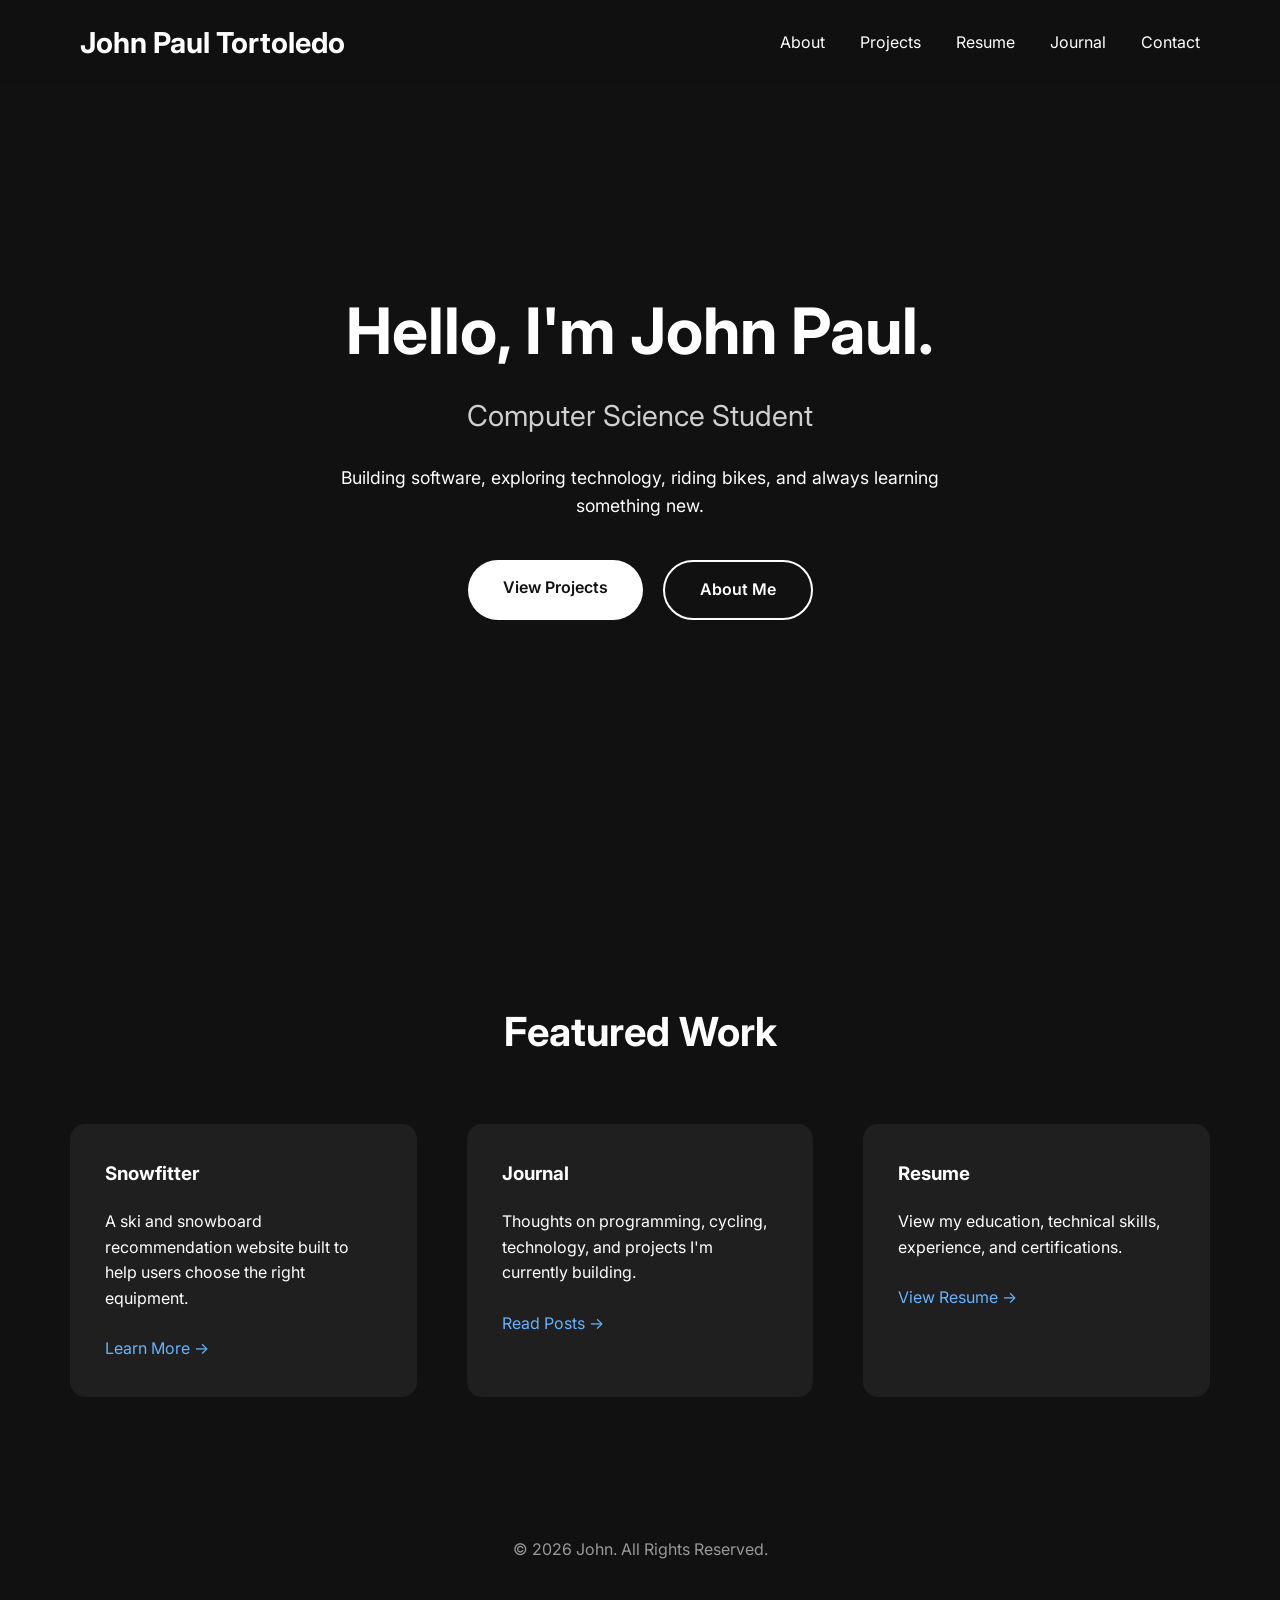
==== public/index.html @ de6f866a "I have added something a little bit more challenging for this project. So far I have thought outside" ====
<!DOCTYPE html>
<html lang="en">
<head>
    <meta charset="UTF-8">
    <meta name="viewport" content="width=device-width, initial-scale=1.0">
    <title>John Paul Tortoledo| Portfolio</title>

    <link rel="stylesheet" href="css/style.css">
</head>
<body>

    <!-- =========================
         Navigation Bar
    ========================== -->
    <header>
        <nav class="navbar">
            <h1 class="logo">John Paul Tortoledo</h1>

            <ul class="nav-links">
                <li><a href="about.html">About</a></li>
                <li><a href="projects.html">Projects</a></li>
                <li><a href="resume.html">Resume</a></li>
                <li><a href="journal.html">Journal</a></li>
                <li><a href="contact.html">Contact</a></li>
            </ul>
        </nav>
    </header>

    <!-- =========================
         Hero Section
    ========================== -->
    <main>

        <section class="hero">

            <!-- Background image -->
            <div class="hero-image"></div>

            <!-- Hero text -->
            <div class="hero-content">

                <h2>Hello, I'm John Paul.</h2>

                <h3>Computer Science Student</h3>

                <p>
                    Building software, exploring technology,
                    riding bikes, and always learning something new.
                </p>

                <div class="hero-buttons">
                    <a href="projects.html" class="btn">View Projects</a>
                    <a href="about.html" class="btn secondary">About Me</a>
                </div>

            </div>

        </section>

        <!-- Featured Section -->
        <section class="featured">

            <h2>Featured Work</h2>

            <div class="cards">

                <article class="card">
                    <h3>Snowfitter</h3>

                    <p>
                        A ski and snowboard recommendation website built
                        to help users choose the right equipment.
                    </p>

                    <a href="projects.html">Learn More →</a>
                </article>

                <article class="card">
                    <h3>Journal</h3>

                    <p>
                        Thoughts on programming, cycling,
                        technology, and projects I'm currently building.
                    </p>

                    <a href="journal.html">Read Posts →</a>
                </article>

                <article class="card">
                    <h3>Resume</h3>

                    <p>
                        View my education, technical skills,
                        experience, and certifications.
                    </p>

                    <a href="resume.html">View Resume →</a>
                </article>

            </div>

        </section>

    </main>

    <!-- =========================
         Footer
    ========================== -->
    <footer>

        <p>© 2026 John. All Rights Reserved.</p>

    </footer>

    <script src="js/script.js"></script>

</body>
</html>
---- public/css/style.css ----
/* ==========================
   Google Font
========================== */
@import url('https://fonts.googleapis.com/css2?family=Inter:wght@300;400;600;700&display=swap');

/* ==========================
   Reset
========================== */

*{
    margin:0;
    padding:0;
    box-sizing:border-box;
}

html{
    scroll-behavior:smooth;
}

body{
    font-family:'Inter', sans-serif;
    background:#111;
    color:white;
    line-height:1.6;
}

/* ==========================
   Navigation
========================== */

header{
    position:fixed;
    top:0;
    width:100%;
    z-index:1000;

    background:rgba(17,17,17,.75);
    backdrop-filter:blur(10px);
}

.navbar{
    max-width:1200px;
    margin:auto;

    display:flex;
    justify-content:space-between;
    align-items:center;

    padding:20px 40px;
}

.logo{
    font-size:1.8rem;
    font-weight:700;
}

.nav-links{
    list-style:none;
    display:flex;
    gap:35px;
}

.nav-links a{
    color:white;
    text-decoration:none;
    transition:.3s;
}

.nav-links a:hover{
    color:#66b3ff;
}

/* ==========================
   Hero
========================== */

.hero{
    position:relative;
    height:100vh;

    display:flex;
    justify-content:center;
    align-items:center;
    text-align:center;

    overflow:hidden;
}

.hero-image{

    position:absolute;

    width:100%;
    height:100%;

    background-image:url("../images/hero.jpg");
    background-size:cover;
    background-position:center;

    filter:brightness(40%);
}

.hero-content{

    position:relative;
    z-index:2;

    max-width:700px;

    padding:20px;
}

.hero-content h2{

    font-size:4rem;
    margin-bottom:10px;
}

.hero-content h3{

    font-size:1.8rem;
    font-weight:400;
    color:#cfcfcf;

    margin-bottom:25px;
}

.hero-content p{

    font-size:1.1rem;

    margin-bottom:40px;
}

/* ==========================
   Buttons
========================== */

.hero-buttons{

    display:flex;
    justify-content:center;
    gap:20px;

    flex-wrap:wrap;
}

.btn{

    padding:15px 35px;

    border-radius:30px;

    text-decoration:none;

    background:white;
    color:#111;

    font-weight:600;

    transition:.3s;
}

.btn:hover{

    transform:translateY(-3px);
}

.secondary{

    background:transparent;
    border:2px solid white;
    color:white;
}

.secondary:hover{

    background:white;
    color:#111;
}

/* ==========================
   Featured
========================== */

.featured{

    max-width:1200px;

    margin:auto;

    padding:100px 30px;
}

.featured h2{

    text-align:center;
    margin-bottom:60px;

    font-size:2.5rem;
}

.cards{

    display:grid;

    grid-template-columns:repeat(auto-fit,minmax(300px,1fr));

    gap:50px;
}

.card{

    background:#1f1f1f;

    padding:35px;

    border-radius:15px;

    transition:.3s;
}

.card:hover{

    transform:translateY(-8px);
}

.card h3{

    margin-bottom:20px;
}

.card p{

    margin-bottom:25px;
}

.card a{

    color:#66b3ff;
    text-decoration:none;
}

/* ==========================
   Footer
========================== */

footer{

    text-align:center;

    padding:40px;

    color:#999;
}

/* ==========================
   Mobile
========================== */

@media(max-width:768px){

    .navbar{

        flex-direction:column;
        gap:20px;
    }

    .nav-links{

        flex-wrap:wrap;
        justify-content:center;
        gap:20px;
    }

    .hero-content h2{

        font-size:2.8rem;
    }

    .hero-content h3{

        font-size:1.3rem;
    }
}

/* ABOUT PAGE */

.about{

    max-width:900px;

    margin:150px auto 100px;

    text-align:center;

    padding:20px;
}

.profile-pic{

    width:220px;

    height:220px;

    border-radius:50%;

    object-fit:cover;

    margin:40px 0;
}

.about p{

    margin-top:25px;

    font-size:1.1rem;
}

.interests,
.skills {

    max-width:1200px;

    margin:0 auto;

    padding:100px 30px;
}

.interests h2,
.skills h2{

    text-align:center;

    margin-bottom:40px;
}

.interests .cards {
    margin-bottom:80px;
}

/* =====================
   Gallery Modal
===================== */

.modal{

    display:none;

    position:fixed;

    z-index:9999;

    left:0;
    top:0;

    width:100%;
    height:100%;

    background:rgba(0,0,0,.9);

    justify-content:center;
    align-items:center;
    flex-direction:column;
}

.modal img{

    width:80%;
    max-width:900px;

    border-radius:10px;
}

.modal p{

    margin-top:20px;

    font-size:20px;
}

.close{

    position:absolute;

    top:30px;
    right:40px;

    font-size:45px;

    cursor:pointer;
}

.prev,
.next{

    position:absolute;

    top:50%;

    transform:translateY(-50%);

    font-size:50px;

    cursor:pointer;

    background:none;

    color:white;

    border:none;
}

.prev{

    left:40px;
}

.next{

    right:40px;
}

.flip-card {

    background:transparent;

    width:100%;
    height:300px;

    perspective:1000px;

}


.flip-card-inner {

    position:relative;

    width:100%;
    height:100%;

    transition:transform .7s;

    transform-style:preserve-3d;

}


.flip-card:hover .flip-card-inner {

    transform:rotateY(180deg);

}


.flip-card-front,
.flip-card-back {

    position:absolute;

    width:100%;
    height:100%;

    backface-visibility:hidden;

    background:#1f1f1f;

    border-radius:15px;

    padding:35px;

    display:flex;

    flex-direction:column;

    justify-content:center;

    align-items:center;

}


.flip-card-back {

    transform:rotateY(180deg);

}

/* ==========================
   CONTACT PAGE
========================== */

.contact-section{

    max-width:1000px;

    margin:160px auto;

    padding:20px;

    text-align:center;

}

.contact-section h1{

    font-size:3rem;

    margin-bottom:20px;

}

.contact-intro{

    color:#cfcfcf;

    font-size:1.15rem;

    margin-bottom:60px;

}

.contact-cards{

    display:grid;

    grid-template-columns:repeat(auto-fit,minmax(250px,1fr));

    gap:30px;

}

.contact-card{

    background:#1f1f1f;

    border-radius:18px;

    padding:40px 25px;

    text-decoration:none;

    color:white;

    transition:.35s;

}

.contact-card:hover{

    transform:translateY(-10px);

    box-shadow:0 15px 35px rgba(0,0,0,.35);

    border:1px solid #66b3ff;

}

.icon{

    font-size:3rem;

    margin-bottom:20px;

}

.contact-card h2{

    margin-bottom:15px;

}

.contact-card p{

    color:#bbbbbb;

}
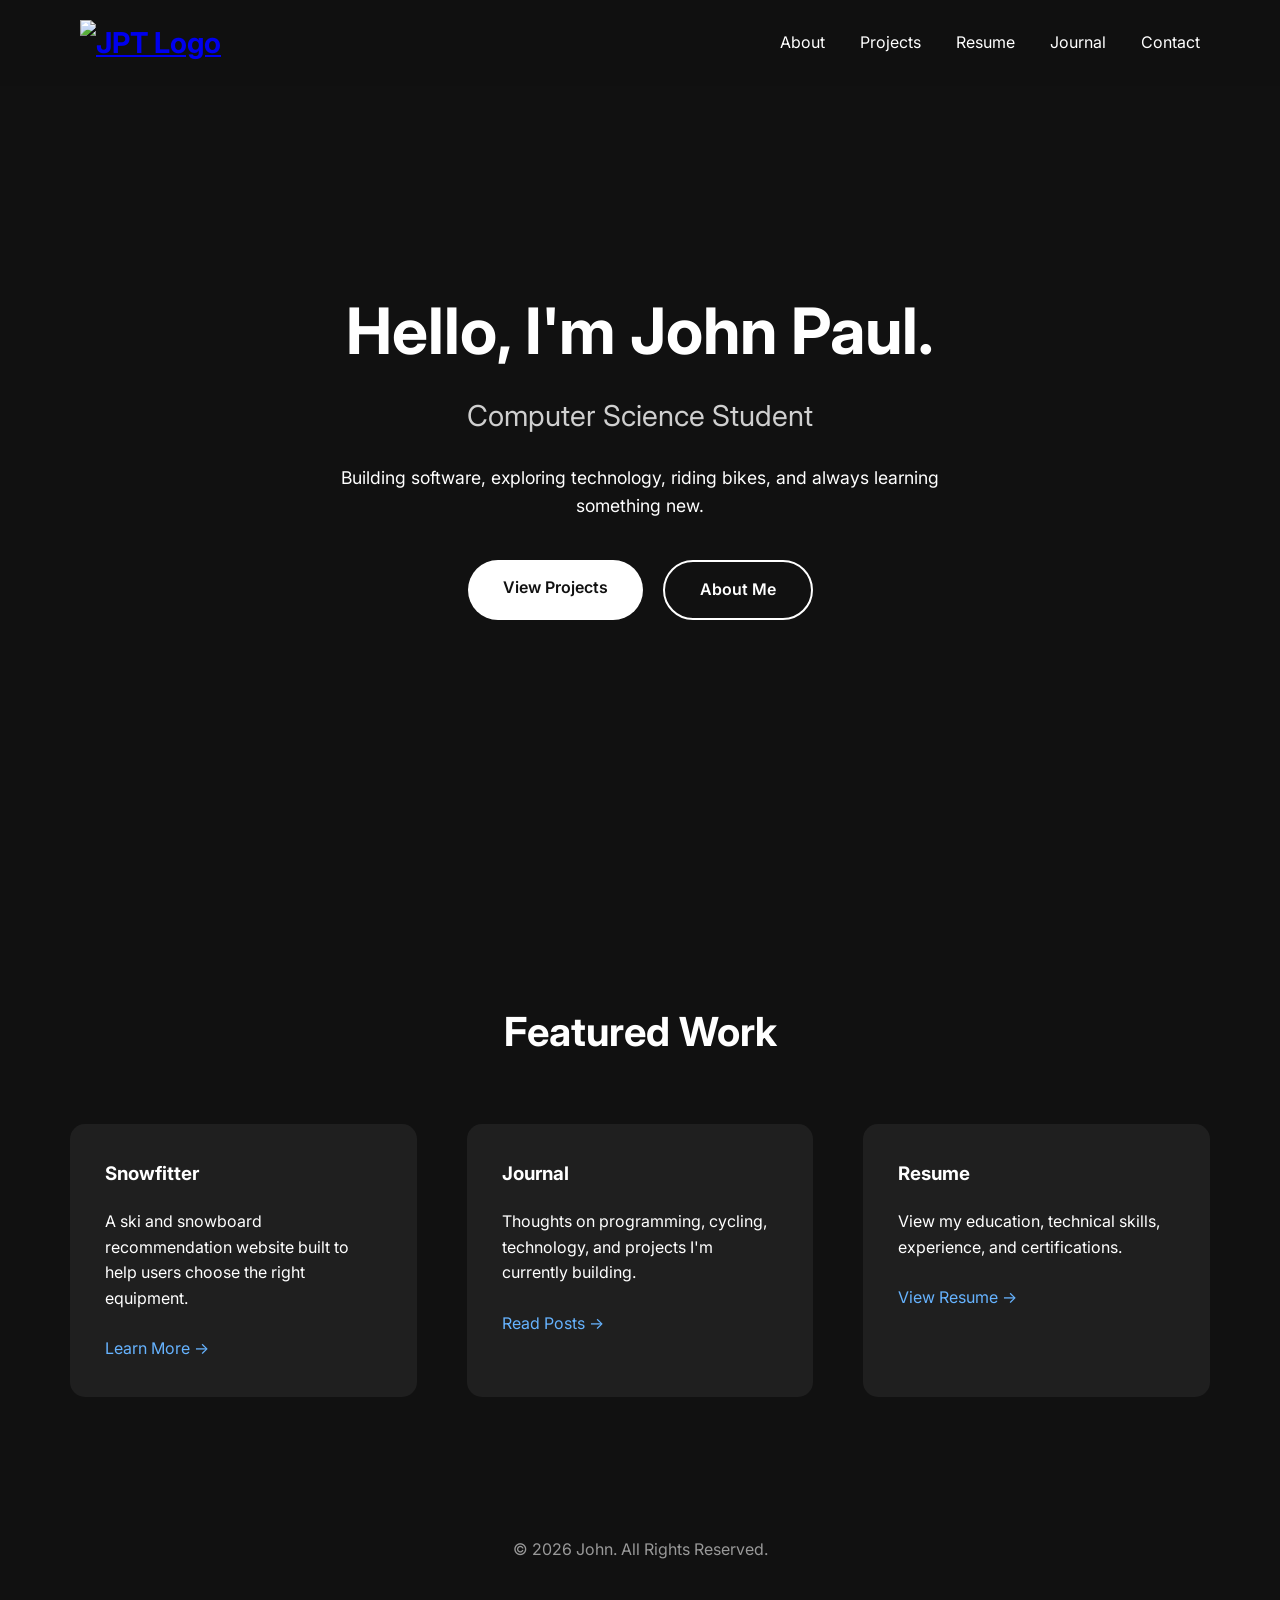
==== commit 02f4e661: "I have created a logo using chatgpt that is a little more unique than my full name. The logo isnt re" ====
--- a/public/index.html
+++ b/public/index.html
@@ -14,7 +14,11 @@
     ========================== -->
     <header>
         <nav class="navbar">
-            <h1 class="logo">John Paul Tortoledo</h1>
+            <h1 class="logo">
+                <a href="index.html">
+                    <img src="images/profile/logo.png" alt="JPT Logo">
+                </a>
+            </h1>
 
             <ul class="nav-links">
                 <li><a href="about.html">About</a></li>
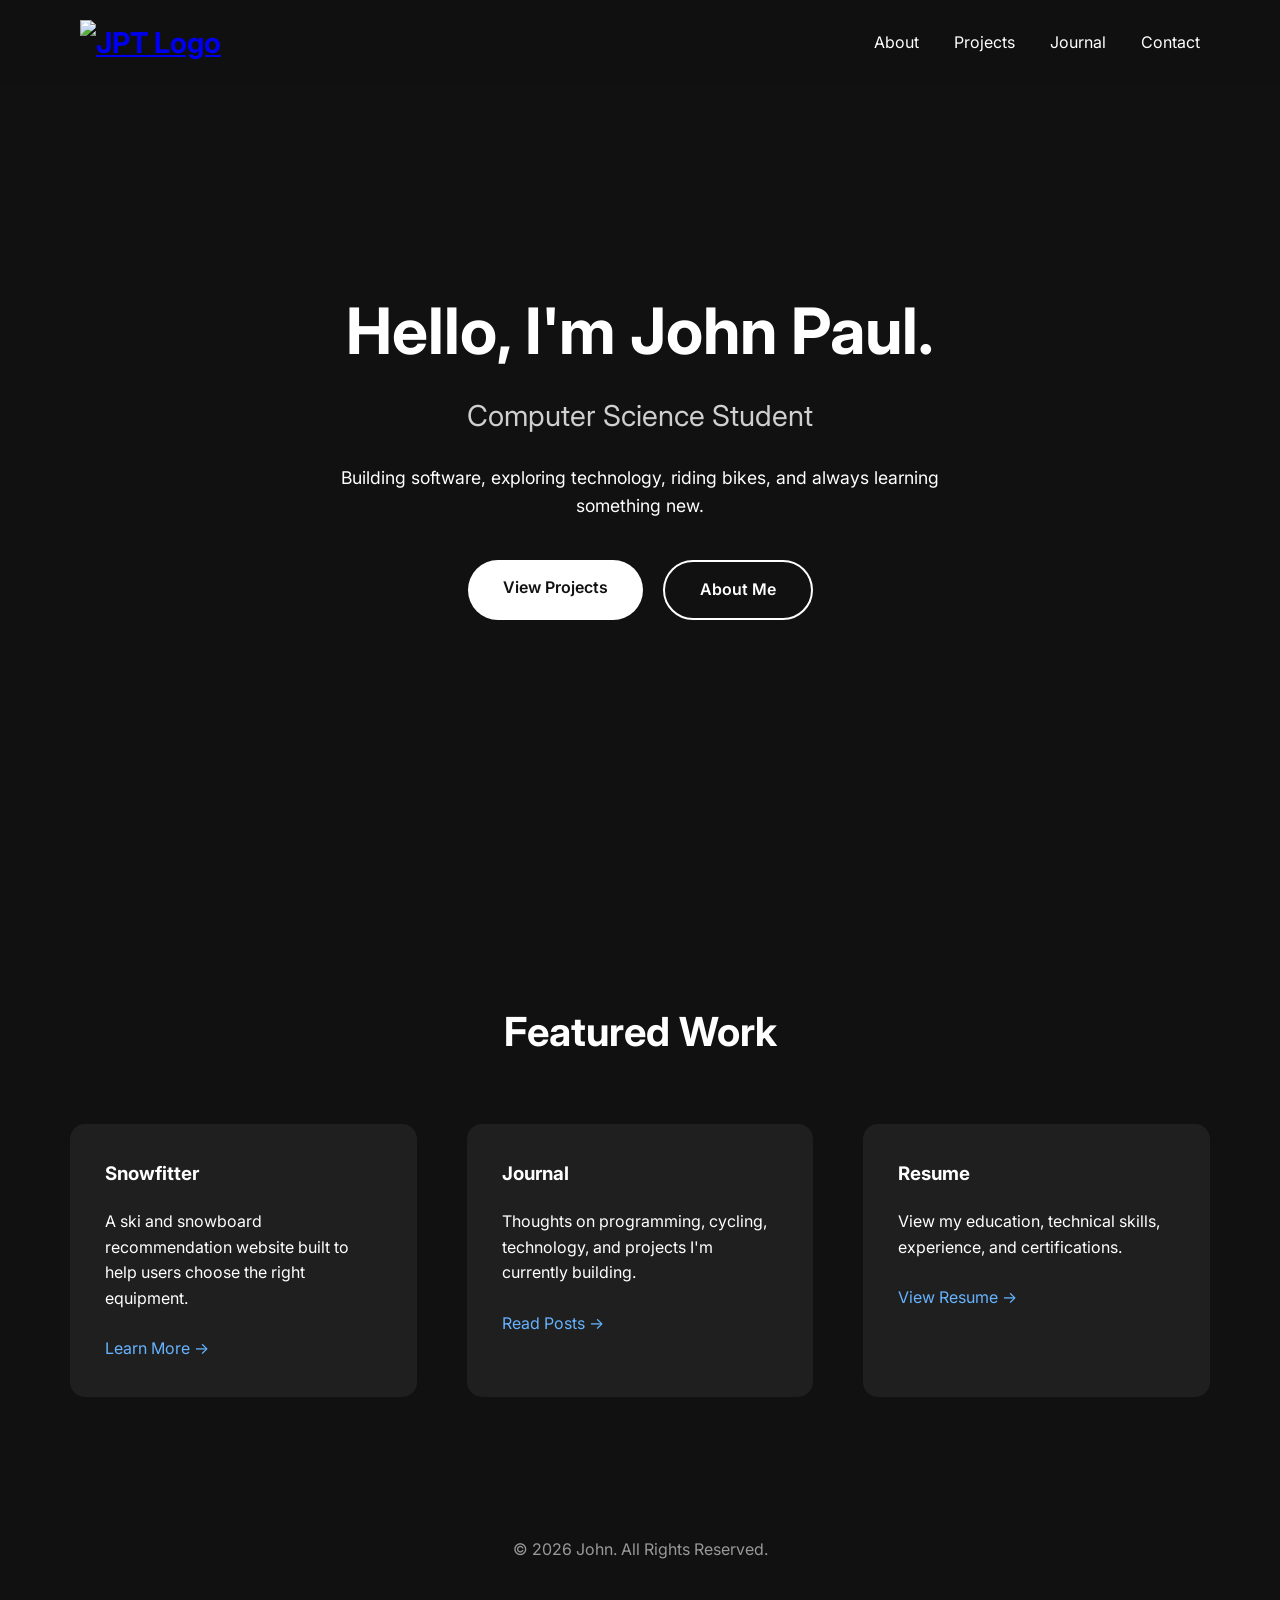
==== commit bd52127a: "I have removed resume from my files, and website as its something I do not want easily reached. If a" ====
--- a/public/index.html
+++ b/public/index.html
@@ -23,7 +23,6 @@
             <ul class="nav-links">
                 <li><a href="about.html">About</a></li>
                 <li><a href="projects.html">Projects</a></li>
-                <li><a href="resume.html">Resume</a></li>
                 <li><a href="journal.html">Journal</a></li>
                 <li><a href="contact.html">Contact</a></li>
             </ul>
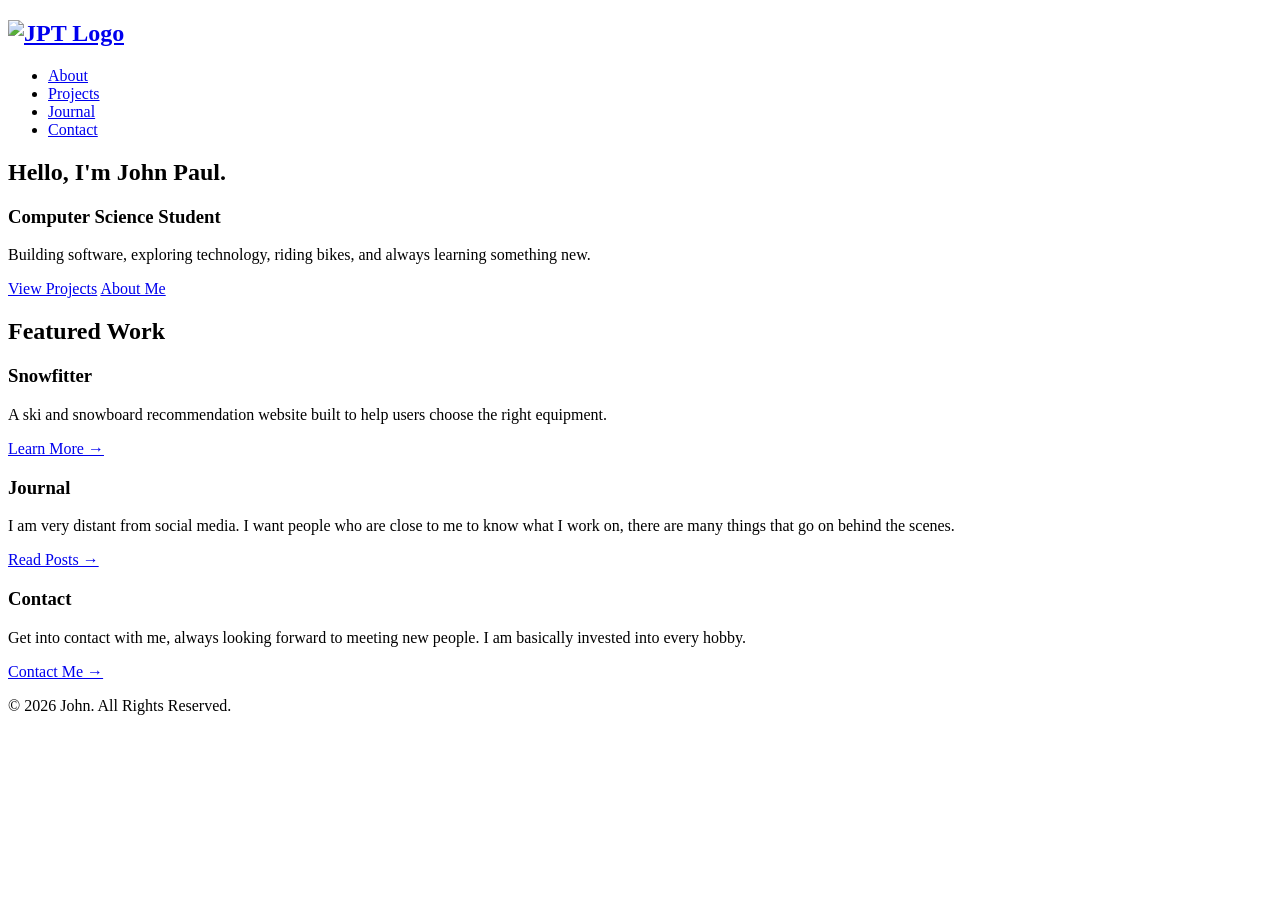
==== commit 07a67511: "I have added some kind of static front end to my blog. For now I am concentrating in organizing beca" ====
--- a/public/index.html
+++ b/public/index.html
@@ -5,7 +5,9 @@
     <meta name="viewport" content="width=device-width, initial-scale=1.0">
     <title>John Paul Tortoledo| Portfolio</title>
 
-    <link rel="stylesheet" href="css/style.css">
+    <link rel="stylesheet" href="css/home.css">
+    <link rel="stylesheet" href="css/main.css">
+    <link rel="stylesheet" href="css/responsive.css">
 </head>
 <body>
 
@@ -82,22 +84,24 @@
                     <h3>Journal</h3>
 
                     <p>
-                        Thoughts on programming, cycling,
-                        technology, and projects I'm currently building.
+                        I am very distant from social media. I want
+                        people who are close to me to know what I work on,
+                        there are many things that go on behind the scenes.
                     </p>
 
                     <a href="journal.html">Read Posts →</a>
                 </article>
 
                 <article class="card">
-                    <h3>Resume</h3>
+                    <h3>Contact</h3>
 
                     <p>
-                        View my education, technical skills,
-                        experience, and certifications.
+                        Get into contact with me, always looking forward
+                        to meeting new people. I am basically invested into
+                        every hobby.
                     </p>
 
-                    <a href="resume.html">View Resume →</a>
+                    <a href="contact.html">Contact Me →</a>
                 </article>
 
             </div>
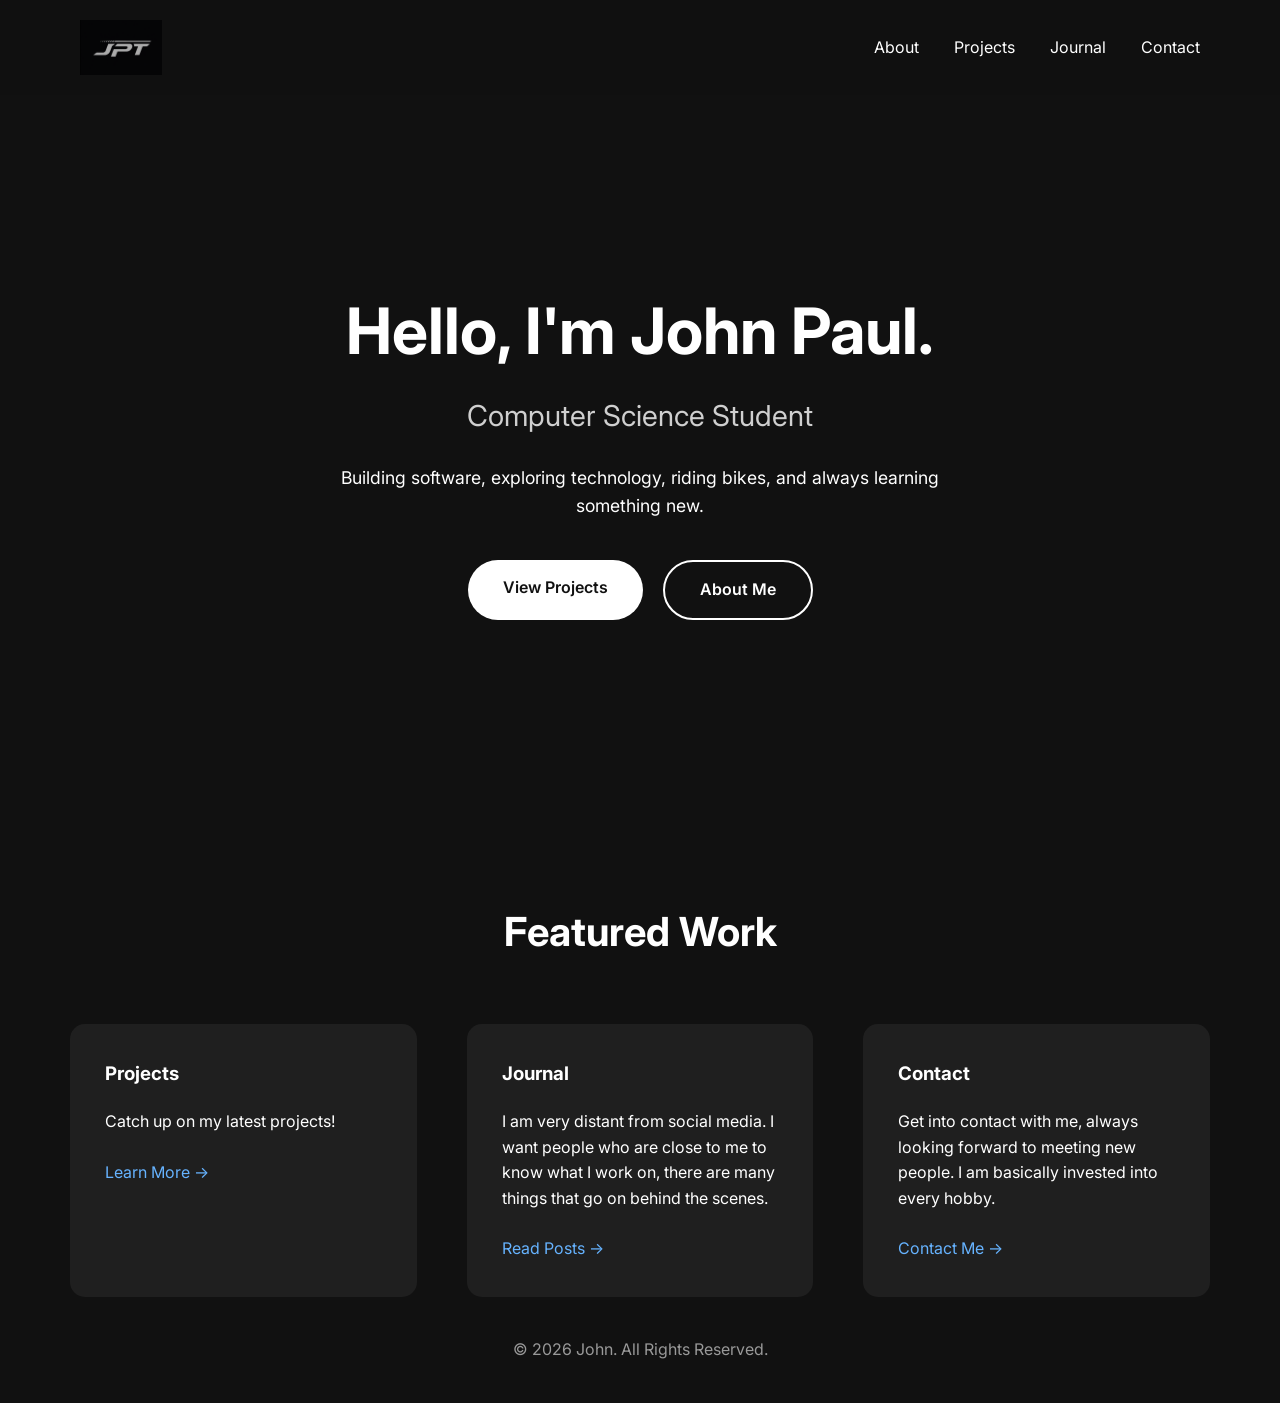
==== commit 25cb186d: "There are some images that i added onto the blog, along with removing server.js since it was not use" ====
--- a/public/index.html
+++ b/public/index.html
@@ -10,10 +10,6 @@
     <link rel="stylesheet" href="css/responsive.css">
 </head>
 <body>
-
-    <!-- =========================
-         Navigation Bar
-    ========================== -->
     <header>
         <nav class="navbar">
             <h1 class="logo">
@@ -31,17 +27,12 @@
         </nav>
     </header>
 
-    <!-- =========================
-         Hero Section
-    ========================== -->
     <main>
 
         <section class="hero">
 
-            <!-- Background image -->
             <div class="hero-image"></div>
 
-            <!-- Hero text -->
             <div class="hero-content">
 
                 <h2>Hello, I'm John Paul.</h2>
@@ -62,7 +53,6 @@
 
         </section>
 
-        <!-- Featured Section -->
         <section class="featured">
 
             <h2>Featured Work</h2>
@@ -70,11 +60,10 @@
             <div class="cards">
 
                 <article class="card">
-                    <h3>Snowfitter</h3>
+                    <h3>Projects</h3>
 
                     <p>
-                        A ski and snowboard recommendation website built
-                        to help users choose the right equipment.
+                        Catch up on my latest projects!
                     </p>
 
                     <a href="projects.html">Learn More →</a>
@@ -110,9 +99,6 @@
 
     </main>
 
-    <!-- =========================
-         Footer
-    ========================== -->
     <footer>
 
         <p>© 2026 John. All Rights Reserved.</p>
--- a/public/css/home.css
+++ b/public/css/home.css
@@ -0,0 +1,65 @@
+.hero{
+    position:relative;
+    height:100vh;
+    display:flex;
+    justify-content:center;
+    align-items:center;
+    text-align:center;
+    overflow:hidden;
+}
+
+.hero-image{
+    position:absolute;
+    width:100%;
+    height:100%;
+    background-image:url("../images/hero.jpg");
+    background-size:cover;
+    background-position:center;
+    filter:brightness(40%);
+}
+
+.hero-content{
+    position:relative;
+    z-index:2;
+    max-width:700px;
+    padding:20px;
+}
+
+.hero-content h2{
+    font-size:4rem;
+    margin-bottom:10px;
+}
+
+.hero-content h3{
+    font-size:1.8rem;
+    font-weight:400;
+    color:#cfcfcf;
+    margin-bottom:25px;
+}
+
+.hero-content p{
+    font-size:1.1rem;
+    margin-bottom:40px;
+}
+
+.hero-buttons{
+    display:flex;
+    justify-content:center;
+    gap:20px;
+    flex-wrap:wrap;
+}
+
+.featured{
+
+    max-width:1200px;
+
+    margin:auto;
+
+    padding:0 30px;
+}
+
+.featured h2{
+    text-align:center;
+    margin-bottom:60px;
+    font-size:2.5rem;
+}
--- a/public/css/main.css
+++ b/public/css/main.css
@@ -0,0 +1,176 @@
+/* Google Font */
+@import url('https://fonts.googleapis.com/css2?family=Inter:wght@300;400;600;700&display=swap');
+
+/* Logo */
+.logo a{
+    display:flex;
+    align-items:center;
+}
+
+.logo img{
+    height:55px;
+    width:auto;
+    display:block;
+
+    transition:transform .3s ease;
+}
+
+.logo img:hover{
+    transform:scale(1.05);
+}
+
+/* Reset */
+*{
+    margin:0;
+    padding:0;
+    box-sizing:border-box;
+}
+
+html{
+    scroll-behavior:smooth;
+}
+
+body{
+    font-family:'Inter', sans-serif;
+    background:#111;
+    color:white;
+    line-height:1.6;
+}
+
+/* Navigation */
+header{
+    position:fixed;
+    top:0;
+    width:100%;
+    z-index:1000;
+
+    background:rgba(17,17,17,.75);
+    backdrop-filter:blur(10px);
+}
+
+.navbar{
+    max-width:1200px;
+    margin:auto;
+
+    display:flex;
+    justify-content:space-between;
+    align-items:center;
+
+    padding:20px 40px;
+}
+
+.logo{
+    font-size:1.8rem;
+    font-weight:700;
+}
+
+.nav-links{
+    list-style:none;
+    display:flex;
+    gap:35px;
+}
+
+.nav-links a{
+    color:white;
+    text-decoration:none;
+    transition:.3s;
+}
+
+.nav-links a:hover{
+    color:#66b3ff;
+}
+
+/* Buttons */
+.hero-buttons{
+
+    display:flex;
+    justify-content:center;
+    gap:20px;
+
+    flex-wrap:wrap;
+}
+
+.btn{
+
+    padding:15px 35px;
+
+    border-radius:30px;
+
+    text-decoration:none;
+
+    background:white;
+    color:#111;
+
+    font-weight:600;
+
+    transition:.3s;
+}
+
+.btn:hover{
+
+    transform:translateY(-3px);
+}
+
+.secondary{
+
+    background:transparent;
+    border:2px solid white;
+    color:white;
+}
+
+.secondary:hover{
+
+    background:white;
+    color:#111;
+}
+
+/* Footer */
+footer{
+
+    text-align:center;
+
+    padding:40px;
+
+    color:#999;
+}
+
+.cards{
+
+    display:grid;
+
+    grid-template-columns:repeat(auto-fit,minmax(300px,1fr));
+
+    gap:50px;
+}
+
+.card{
+
+    background:#1f1f1f;
+
+    padding:35px;
+
+    border-radius:15px;
+
+    transition:.3s;
+}
+
+.card:hover{
+
+    transform:translateY(-8px);
+}
+
+.card h3{
+
+    margin-bottom:20px;
+}
+
+.card p{
+
+    margin-bottom:25px;
+}
+
+.card a{
+
+    color:#66b3ff;
+    text-decoration:none;
+}
--- a/public/css/responsive.css
+++ b/public/css/responsive.css
@@ -0,0 +1,31 @@
+@media (max-width:768px){
+
+    .cards{
+
+        grid-template-columns:1fr;
+    }
+
+    .project-grid{
+
+        grid-template-columns:1fr;
+    }
+
+    .contact-cards{
+
+        grid-template-columns:1fr;
+    }
+
+    .gallery-container{
+
+        flex-direction:column;
+    }
+
+    #prevBtn,
+    #nextBtn{
+
+        width:55px;
+
+        font-size:45px;
+    }
+
+}
